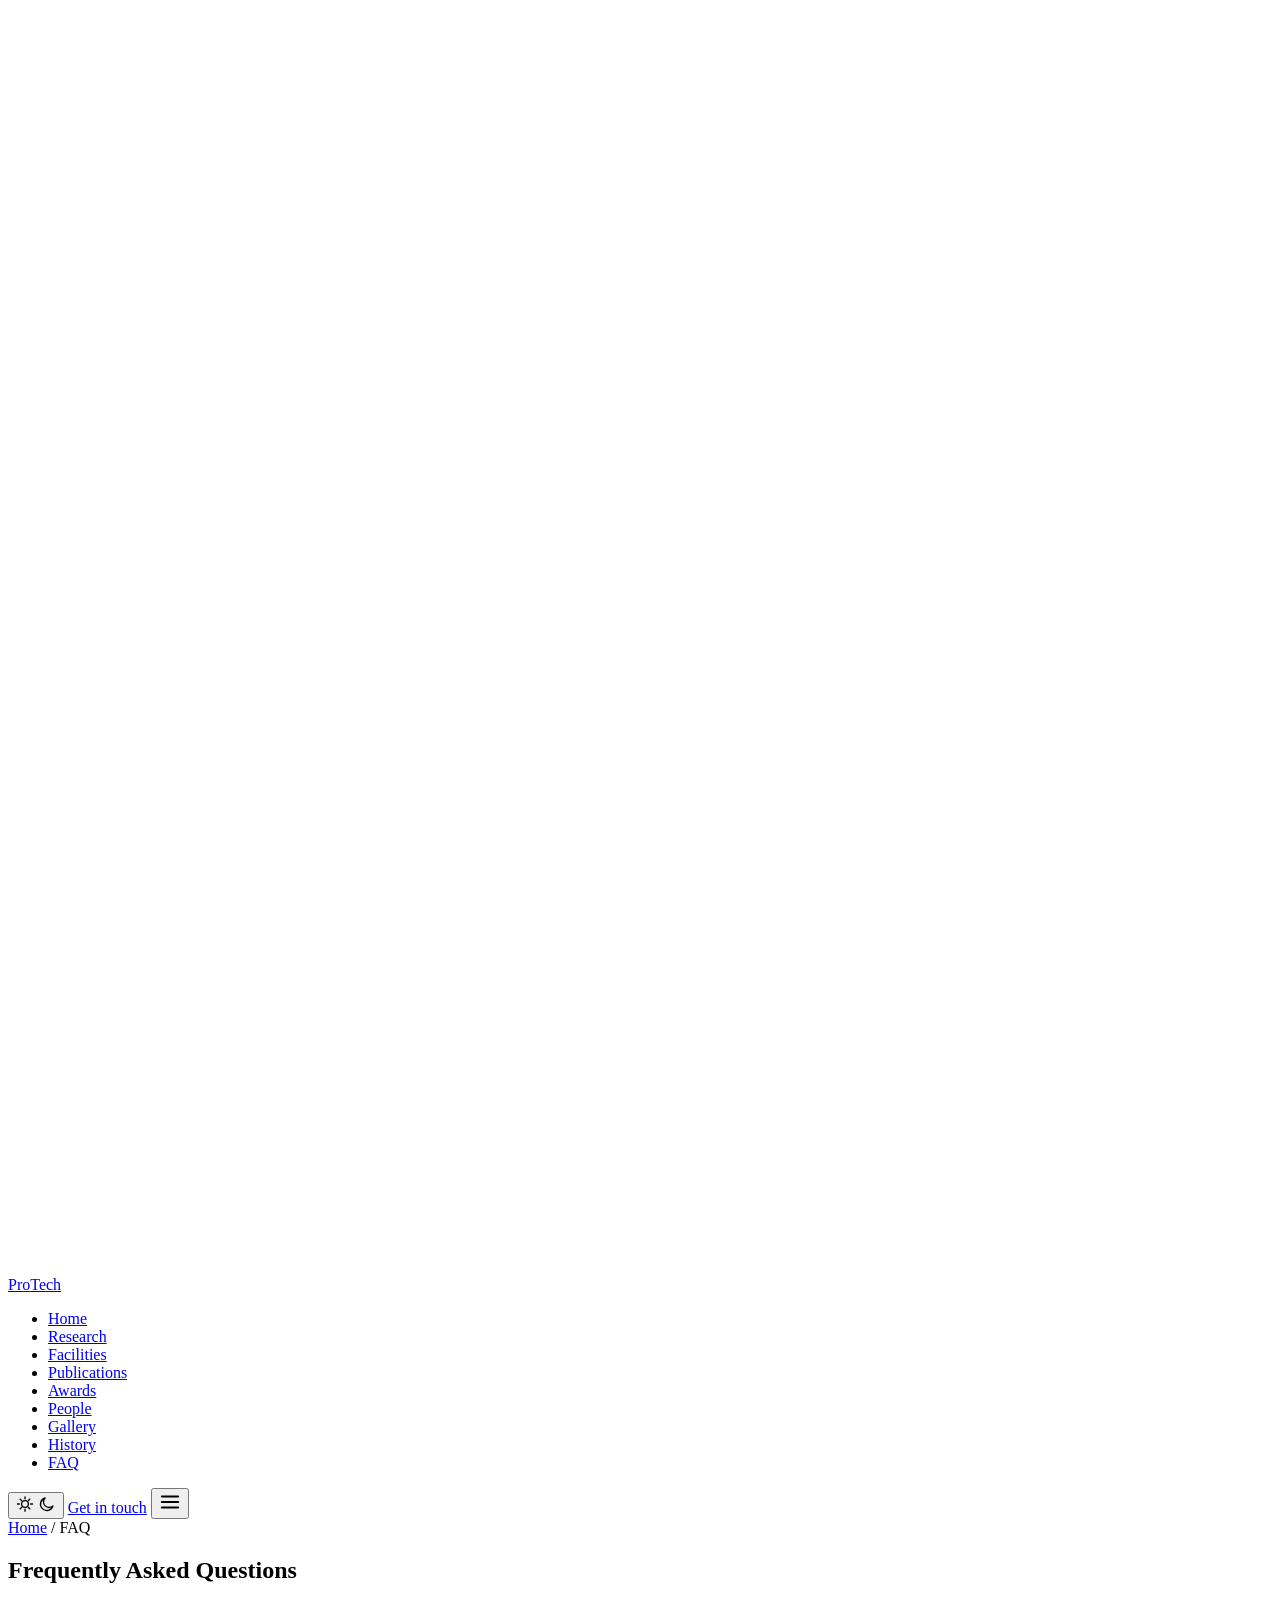
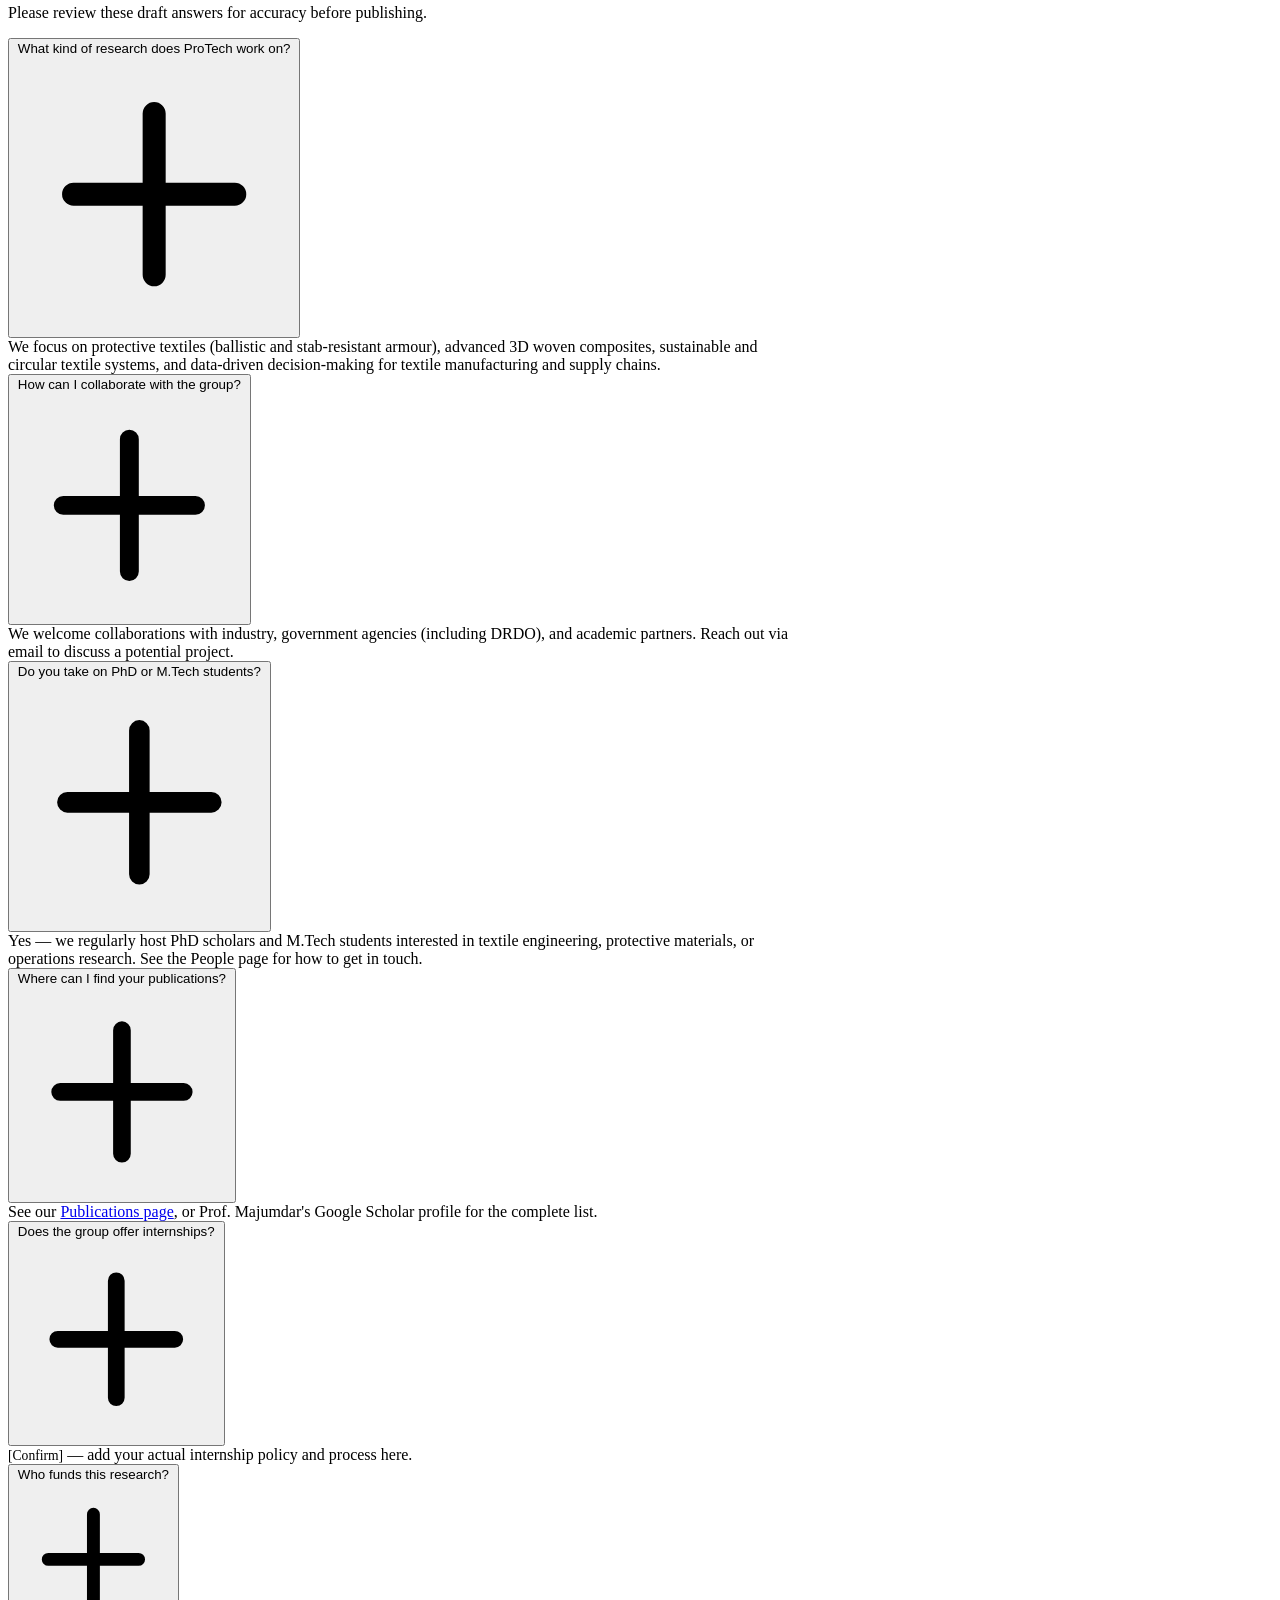
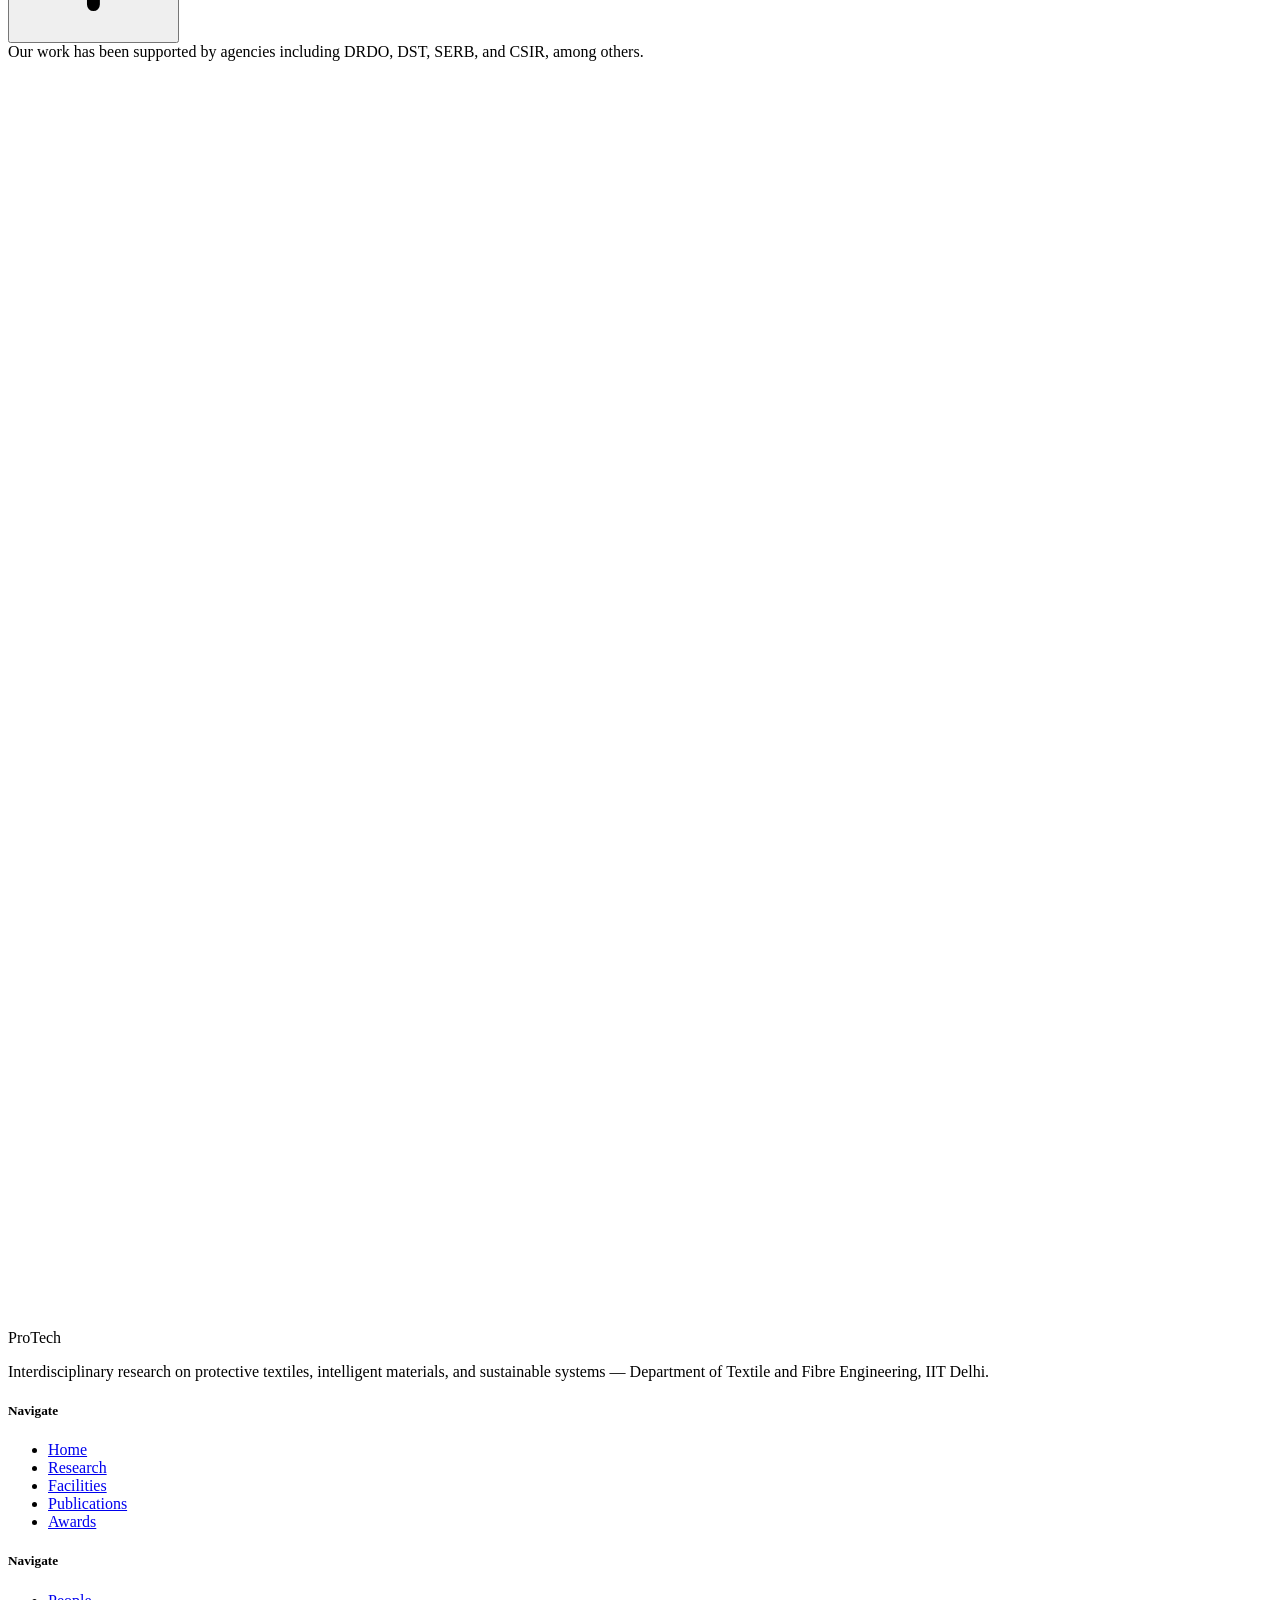
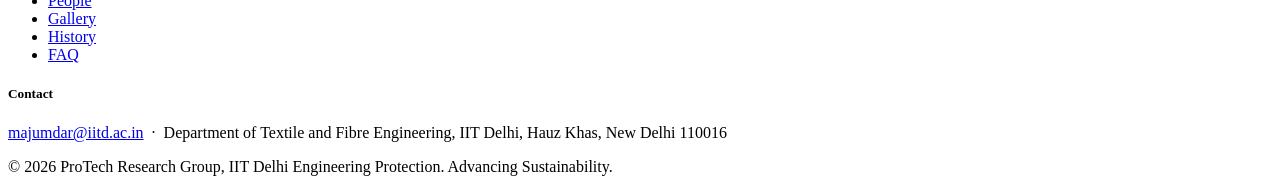
==== faq.html @ d9cdae27 "Add files via upload" ====
<!doctype html>
<html lang="en">
<head>
<meta charset="UTF-8">
<script>(function(){try{var t=localStorage.getItem("protech-theme")||"light";document.documentElement.setAttribute("data-theme",t);}catch(e){document.documentElement.setAttribute("data-theme","light");}})();</script>
<meta name="viewport" content="width=device-width, initial-scale=1.0">
<title>FAQ — ProTech | IIT Delhi</title>
<meta name="description" content="Frequently asked questions about the ProTech research group at IIT Delhi.">
<link rel="stylesheet" href="styles.css">
</head>
<body data-page="faq">

<header class="site" id="site-header"></header>

<section class="page-hero">
  <div class="container">
    <div class="crumb"><a href="index.html">Home</a> / FAQ</div>
    <h1>Frequently Asked Questions</h1>
    <p>Please review these draft answers for accuracy before publishing.</p>
  </div>
</section>

<section>
  <div class="container" style="max-width:800px;">
    <div class="accordion">

      <div class="accordion-item open">
        <button class="accordion-btn">What kind of research does ProTech work on?
          <svg class="accordion-icon" viewBox="0 0 24 24" fill="none"><path d="M12 5v14M5 12h14" stroke="currentColor" stroke-width="2" stroke-linecap="round"/></svg>
        </button>
        <div class="accordion-panel"><div>We focus on protective textiles (ballistic and stab-resistant armour), advanced 3D woven composites, sustainable and circular textile systems, and data-driven decision-making for textile manufacturing and supply chains.</div></div>
      </div>

      <div class="accordion-item">
        <button class="accordion-btn">How can I collaborate with the group?
          <svg class="accordion-icon" viewBox="0 0 24 24" fill="none"><path d="M12 5v14M5 12h14" stroke="currentColor" stroke-width="2" stroke-linecap="round"/></svg>
        </button>
        <div class="accordion-panel"><div>We welcome collaborations with industry, government agencies (including DRDO), and academic partners. Reach out via email to discuss a potential project.</div></div>
      </div>

      <div class="accordion-item">
        <button class="accordion-btn">Do you take on PhD or M.Tech students?
          <svg class="accordion-icon" viewBox="0 0 24 24" fill="none"><path d="M12 5v14M5 12h14" stroke="currentColor" stroke-width="2" stroke-linecap="round"/></svg>
        </button>
        <div class="accordion-panel"><div>Yes — we regularly host PhD scholars and M.Tech students interested in textile engineering, protective materials, or operations research. See the People page for how to get in touch.</div></div>
      </div>

      <div class="accordion-item">
        <button class="accordion-btn">Where can I find your publications?
          <svg class="accordion-icon" viewBox="0 0 24 24" fill="none"><path d="M12 5v14M5 12h14" stroke="currentColor" stroke-width="2" stroke-linecap="round"/></svg>
        </button>
        <div class="accordion-panel"><div>See our <a href="publications.html" style="text-decoration:underline;">Publications page</a>, or Prof. Majumdar's Google Scholar profile for the complete list.</div></div>
      </div>

      <div class="accordion-item">
        <button class="accordion-btn">Does the group offer internships?
          <svg class="accordion-icon" viewBox="0 0 24 24" fill="none"><path d="M12 5v14M5 12h14" stroke="currentColor" stroke-width="2" stroke-linecap="round"/></svg>
        </button>
        <div class="accordion-panel"><div><span style="font-family:var(--mono); font-size:.85rem; color:var(--kevlar-dim);">[Confirm]</span> — add your actual internship policy and process here.</div></div>
      </div>

      <div class="accordion-item">
        <button class="accordion-btn">Who funds this research?
          <svg class="accordion-icon" viewBox="0 0 24 24" fill="none"><path d="M12 5v14M5 12h14" stroke="currentColor" stroke-width="2" stroke-linecap="round"/></svg>
        </button>
        <div class="accordion-panel"><div>Our work has been supported by agencies including DRDO, DST, SERB, and CSIR, among others.</div></div>
      </div>

    </div>
  </div>
</section>

<footer class="site" id="site-footer"></footer>
<script src="script.js"></script>
</body>
</html>
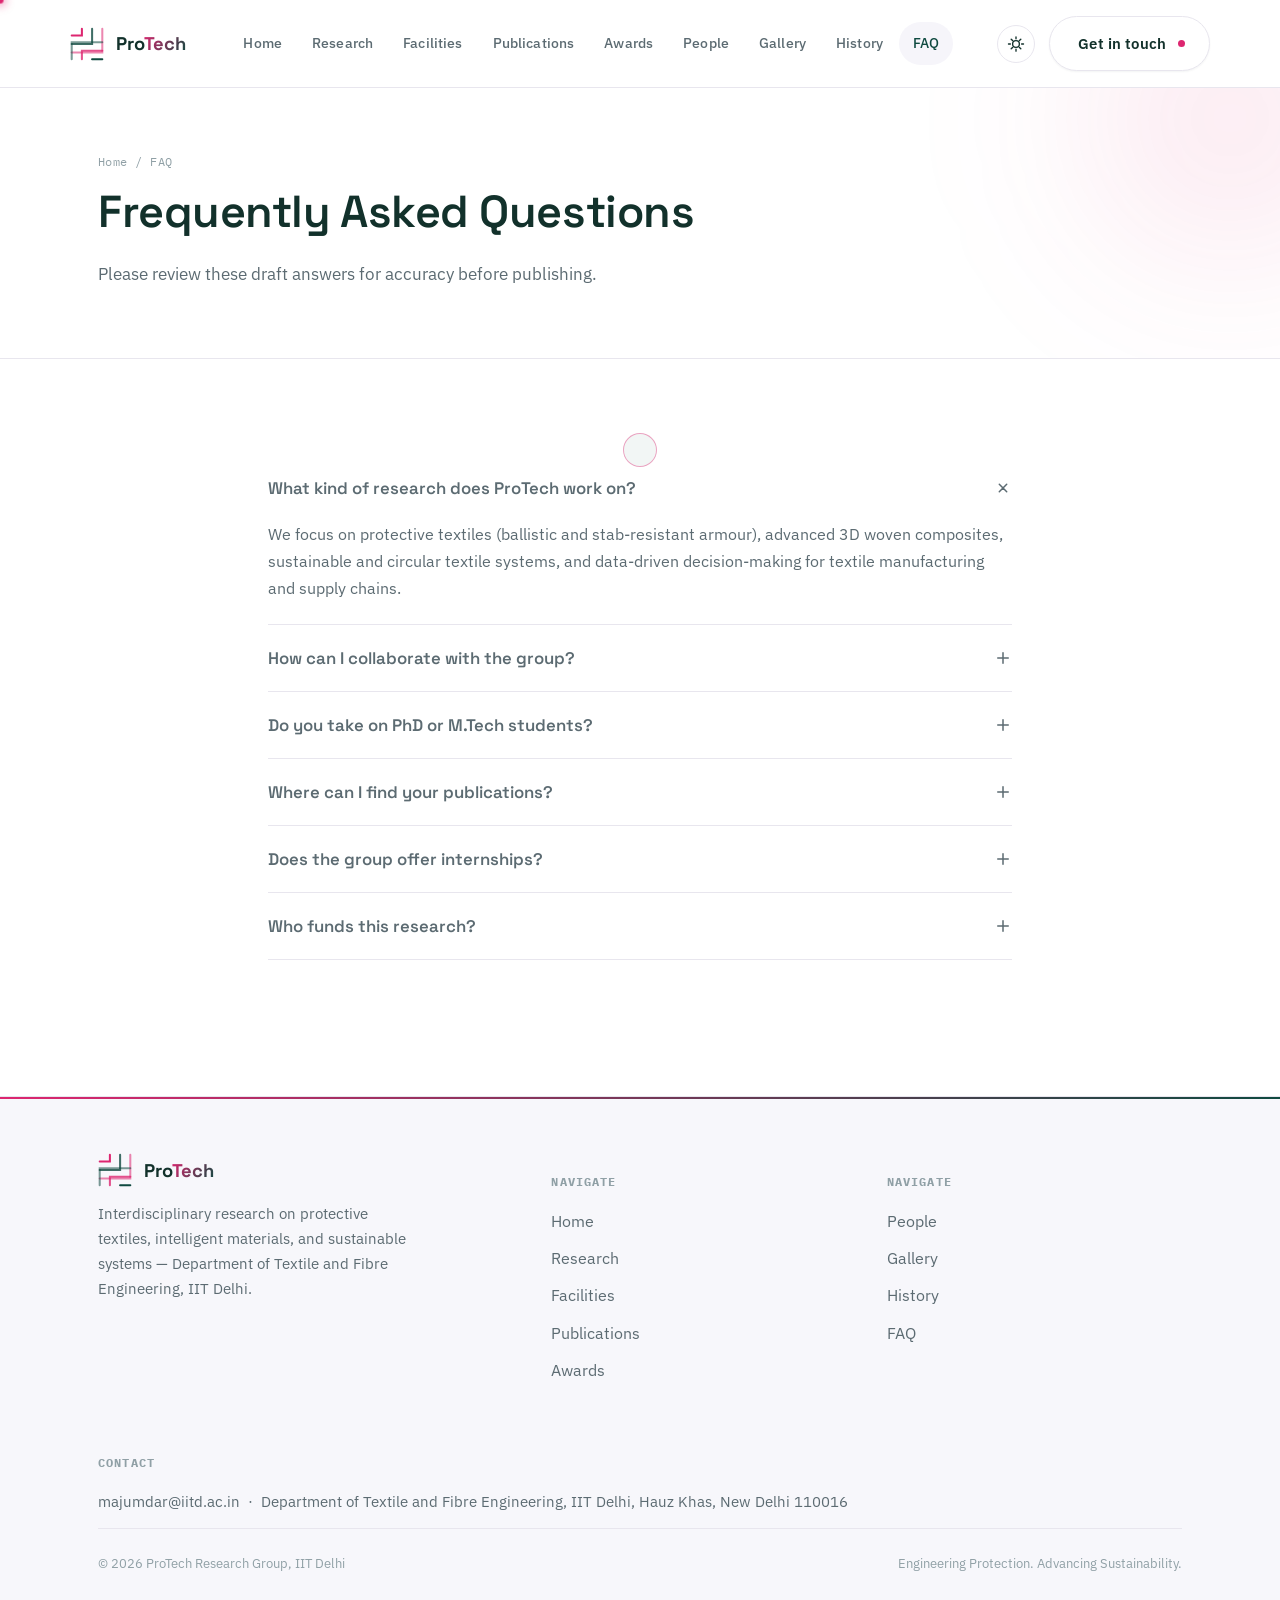
==== commit 5a71b9b0: "Add files via upload" ====
--- a/faq.html
+++ b/faq.html
@@ -56,7 +56,7 @@
         <button class="accordion-btn">Does the group offer internships?
           <svg class="accordion-icon" viewBox="0 0 24 24" fill="none"><path d="M12 5v14M5 12h14" stroke="currentColor" stroke-width="2" stroke-linecap="round"/></svg>
         </button>
-        <div class="accordion-panel"><div><span style="font-family:var(--mono); font-size:.85rem; color:var(--kevlar-dim);">[Confirm]</span> — add your actual internship policy and process here.</div></div>
+        <div class="accordion-panel"><div>We offer internships during the summer and winter breaks. Please feel free to send us your project details and CV.</div></div>
       </div>
 
       <div class="accordion-item">
--- a/styles.css
+++ b/styles.css
@@ -0,0 +1,883 @@
+/* ============================================================
+   ProTech — IIT Delhi Textile & Fibre Engineering
+   Design system v4: light "biofarma-style" theme (default) with
+   a toggleable dark "deep-tech" theme — same layout/markup,
+   switched entirely through CSS custom properties keyed off
+   [data-theme] on <html>. Class names/selectors are unchanged
+   so every existing page keeps working.
+   ============================================================ */
+
+@import url('https://fonts.googleapis.com/css2?family=Space+Grotesk:wght@500;600;700&family=IBM+Plex+Sans:wght@400;500;600&family=IBM+Plex+Mono:wght@400;500&display=swap');
+
+/* =========================================================
+   LIGHT THEME (default) — Biofarma-inspired: white canvas,
+   deep teal headings, magenta/pink accent, pastel tints
+   ========================================================= */
+:root, [data-theme="light"] {
+  /* ---- Core backgrounds ---- */
+  --void:        #ffffff;
+  --panel:       #ffffff;
+  --panel-2:     #f6f5fa;
+  --canvas:      #ffffff;
+  --canvas-2:    #f7f7fb;
+
+  /* ---- Typography ---- */
+  --canvas-ink:  #12312b;
+  --ink:         #12312b;
+  --ink-dim:     #5c6b72;
+  --ink-dim-2:   #90a0a6;
+
+  /* ---- Borders / dividers ---- */
+  --line:        #e8e6ee;
+  --line-canvas: #e8e6ee;
+
+  /* ---- Brand colors ---- */
+  --kevlar:      #dd2670;   /* signature magenta/pink */
+  --kevlar-dim:  #b81558;
+  --impact:      #0f4a40;   /* deep teal secondary */
+  --impact-dim:  #0b352e;
+
+  /* ---- Tertiary + pastel tints ---- */
+  --blue:          #3b62a8;
+  --blue-soft:     #e6eef8;
+  --pink-soft:     #fbe4ec;
+  --lavender-soft: #efe9f7;
+  --mint-soft:     #e3f3ee;
+
+  --success: #16a34a;
+  --warning: #f59e0b;
+  --danger:  #dc2626;
+
+  /* ---- Gradients ---- */
+  --grad: linear-gradient(120deg, #dd2670 0%, #0f4a40 100%);
+  --grad-soft: linear-gradient(120deg, rgba(221,38,112,.08), rgba(15,74,64,.08));
+
+  /* ---- Shadows ---- */
+  --shadow-sm: 0 1px 2px rgba(18, 49, 43, 0.05);
+  --shadow-md: 0 8px 24px rgba(18, 49, 43, 0.08);
+  --shadow-lg: 0 20px 50px rgba(18, 49, 43, 0.10);
+  --shadow-brand: 0 12px 30px rgba(221, 38, 112, 0.18);
+
+  /* ---- Header ---- */
+  --header-bg: rgba(255,255,255,.82);
+  --header-bg-scrolled: rgba(255,255,255,.97);
+  --header-shadow-scrolled: var(--shadow-md);
+
+  /* ---- Ambient hero blobs ---- */
+  --blob-1: rgba(221,38,112,.14);
+  --blob-2: rgba(59,98,168,.12);
+  --blob-opacity: 1;
+
+  /* ---- Pointer follower ---- */
+  --cursor-glow: rgba(221,38,112,.55);
+  --cursor-ring-border: rgba(221,38,112,.4);
+  --cursor-ring-bg: rgba(15,74,64,.05);
+  --cursor-ring-hover-bg: rgba(221,38,112,.08);
+
+  /* ---- Buttons ---- */
+  --btn-bg: #ffffff;
+  --btn-dot-display: block;
+  --btn-primary-bg: #ffffff;
+  --btn-primary-color: var(--ink);
+  --btn-primary-shadow: var(--shadow-sm);
+  --btn-primary-hover-shadow: var(--shadow-brand);
+  --btn-ghost-bg: #ffffff;
+  --btn-ghost-hover-bg: var(--pink-soft);
+
+  /* ---- Stat strip ---- */
+  --stat-strip-bg: var(--canvas-2);
+  --stat-strip-gap: 18px;
+
+  /* ---- Video / photo scrims (kept legible in both themes) ---- */
+  --scrim: rgba(18,49,43,.28);
+  --scrim-hover: rgba(18,49,43,.42);
+  --scrim-strong: rgba(10,20,18,.9);
+  --scrim-counter: rgba(18,49,43,.72);
+
+  /* ---- Type ---- */
+  --display: 'Space Grotesk', sans-serif;
+  --body: 'IBM Plex Sans', sans-serif;
+  --mono: 'IBM Plex Mono', monospace;
+
+  --container: 1140px;
+}
+
+/* =========================================================
+   DARK THEME — deep-tech: navy canvas, cyan → blue gradient
+   ========================================================= */
+[data-theme="dark"] {
+  --void:        #060b17;
+  --panel:       #0e1626;
+  --panel-2:     #16213a;
+  --canvas:      #0e1626;
+  --canvas-2:    #16213a;
+
+  --canvas-ink:  #eef3fb;
+  --ink:         #eef3fb;
+  --ink-dim:     #9fb0cf;
+  --ink-dim-2:   #6d7d9c;
+
+  --line:        #1c2740;
+  --line-canvas: #1c2740;
+
+  --kevlar:      #22d3ee;
+  --kevlar-dim:  #0ea5b8;
+  --impact:      #5b8cff;
+  --impact-dim:  #3563e0;
+
+  --blue:          #5b8cff;
+  --blue-soft:     #16213a;
+  --pink-soft:     #16213a;
+  --lavender-soft: #16213a;
+  --mint-soft:     #16213a;
+
+  --grad: linear-gradient(120deg, #22d3ee 0%, #5b8cff 100%);
+  --grad-soft: linear-gradient(120deg, rgba(34,211,238,.16), rgba(91,140,255,.16));
+
+  --shadow-sm: 0 1px 2px rgba(0,0,0,.35);
+  --shadow-md: 0 8px 24px -4px rgba(0,0,0,.5);
+  --shadow-lg: 0 20px 40px -16px rgba(0,0,0,.6);
+  --shadow-brand: 0 12px 30px -6px rgba(91,140,255,.5);
+
+  --header-bg: rgba(6,11,23,.72);
+  --header-bg-scrolled: rgba(6,11,23,.92);
+  --header-shadow-scrolled: 0 8px 30px -12px rgba(0,0,0,.5);
+
+  --blob-1: rgba(34,211,238,.55);
+  --blob-2: rgba(91,140,255,.45);
+  --blob-opacity: .55;
+
+  --cursor-glow: rgba(34,211,238,.7);
+  --cursor-ring-border: rgba(34,211,238,.55);
+  --cursor-ring-bg: rgba(91,140,255,.06);
+  --cursor-ring-hover-bg: rgba(34,211,238,.12);
+
+  --btn-bg: rgba(255,255,255,.02);
+  --btn-dot-display: none;
+  --btn-primary-bg: var(--grad);
+  --btn-primary-color: #04121a;
+  --btn-primary-shadow: 0 8px 24px -8px rgba(34,211,238,.55);
+  --btn-primary-hover-shadow: 0 12px 30px -6px rgba(91,140,255,.65);
+  --btn-ghost-bg: rgba(255,255,255,.02);
+  --btn-ghost-hover-bg: rgba(34,211,238,.06);
+
+  --stat-strip-bg: linear-gradient(90deg, var(--void), var(--panel), var(--void));
+  --stat-strip-gap: 56px;
+
+  --scrim: rgba(6,11,23,.32);
+  --scrim-hover: rgba(6,11,23,.48);
+  --scrim-strong: rgba(3,6,14,.9);
+  --scrim-counter: rgba(6,11,23,.72);
+}
+
+*,*::before,*::after{ box-sizing: border-box; }
+html{ scroll-behavior: smooth; overflow-x: hidden; }
+body{
+  margin:0;
+  background: var(--void);
+  color: var(--ink-dim);
+  font-family: var(--body);
+  font-size: 16px;
+  line-height: 1.7;
+  -webkit-font-smoothing: antialiased;
+  transition: background .3s ease, color .3s ease;
+  overflow-x: hidden;
+  width: 100%;
+}
+body.has-cursor, body.has-cursor a, body.has-cursor button, body.has-cursor .accordion-btn, body.has-cursor .research-card-head{ cursor:none; }
+img{ max-width:100%; display:block; }
+a{ color: inherit; text-decoration: none; }
+ul{ margin:0; padding:0; list-style:none; }
+h1,h2,h3,h4{
+  font-family: var(--display);
+  font-weight: 600;
+  line-height: 1.15;
+  margin: 0 0 .5em;
+  letter-spacing: -0.01em;
+  color: var(--ink);
+}
+p{ margin: 0 0 1em; }
+.container{
+  max-width: var(--container);
+  margin: 0 auto;
+  padding: 0 28px;
+  position: relative;
+}
+:focus-visible{
+  outline: 2px solid var(--kevlar);
+  outline-offset: 3px;
+}
+@media (prefers-reduced-motion: reduce){
+  *{ animation-duration: .001ms !important; animation-iteration-count: 1 !important; transition-duration: .001ms !important; scroll-behavior:auto !important; }
+}
+
+/* ============================================================
+   Theme toggle button
+   ============================================================ */
+.theme-toggle{
+  width:38px; height:38px; border-radius:50%;
+  border:1px solid var(--line); background: var(--btn-bg); color: var(--ink);
+  display:flex; align-items:center; justify-content:center; cursor:pointer; flex-shrink:0;
+  transition: border-color .2s ease, background .2s ease, transform .2s ease;
+}
+.theme-toggle:hover{ border-color: var(--kevlar-dim); transform: translateY(-2px); }
+.theme-toggle .icon-moon{ display:none; }
+.theme-toggle .icon-sun{ display:block; }
+[data-theme="dark"] .theme-toggle .icon-sun{ display:none; }
+[data-theme="dark"] .theme-toggle .icon-moon{ display:block; color: var(--kevlar); }
+
+/* ============================================================
+   Ambient background blobs — soft blurred color spots, scattered
+   low-opacity behind content (used as a generic helper class)
+   ============================================================ */
+.bg-blobs{ position:absolute; inset:0; overflow:hidden; z-index:-1; pointer-events:none; }
+.bg-blobs::before, .bg-blobs::after{
+  content:""; position:absolute; border-radius:50%; filter: blur(70px);
+}
+.bg-blobs::before{
+  width:420px; height:420px; bottom:-160px; right:-120px;
+  background: radial-gradient(circle, var(--blob-1), transparent 70%);
+}
+.bg-blobs::after{
+  width:380px; height:380px; bottom:-120px; right:220px;
+  background: radial-gradient(circle, var(--blob-2), transparent 70%);
+}
+
+/* ============================================================
+   Pointer follower (desktop only — added via JS body.has-cursor)
+   ============================================================ */
+.cursor-dot, .cursor-ring{
+  position: fixed; top:0; left:0; z-index: 9999;
+  pointer-events:none;
+  border-radius:50%;
+  transform: translate(-50%,-50%);
+  will-change: transform;
+}
+.cursor-dot{
+  width:7px; height:7px;
+  background: var(--kevlar);
+  box-shadow: 0 0 10px 2px var(--cursor-glow);
+  transition: opacity .2s ease, background .2s ease;
+}
+.cursor-ring{
+  width:34px; height:34px;
+  border: 1.5px solid var(--cursor-ring-border);
+  background: var(--cursor-ring-bg);
+  transition: width .22s ease, height .22s ease, border-color .22s ease, background .22s ease, opacity .2s ease;
+}
+.cursor-ring.hovering{
+  width:56px; height:56px;
+  border-color: var(--impact);
+  background: var(--cursor-ring-hover-bg);
+}
+.cursor-dot.hidden, .cursor-ring.hidden{ opacity:0; }
+
+/* ============================================================
+   Scroll reveal (elements get .reveal via JS, .in-view on
+   intersect)
+   ============================================================ */
+.reveal{
+  opacity:0;
+  transform: translateY(22px);
+  transition: opacity .7s cubic-bezier(.2,.7,.2,1), transform .7s cubic-bezier(.2,.7,.2,1);
+}
+.reveal.in-view{ opacity:1; transform: translateY(0); }
+.reveal:nth-child(2){ transition-delay: .06s; }
+.reveal:nth-child(3){ transition-delay: .12s; }
+.reveal:nth-child(4){ transition-delay: .18s; }
+.reveal:nth-child(5){ transition-delay: .24s; }
+.reveal:nth-child(6){ transition-delay: .3s; }
+
+/* ---- eyebrow / mono labels + gradient accent text ---- */
+.eyebrow{
+  font-family: var(--mono);
+  font-size: .72rem;
+  letter-spacing: .14em;
+  text-transform: uppercase;
+  background: var(--grad);
+  -webkit-background-clip: text;
+  background-clip: text;
+  color: transparent;
+  display:flex;
+  align-items:center;
+  gap:10px;
+  margin-bottom: 14px;
+}
+.eyebrow::before{
+  content:"";
+  width: 18px; height: 1px;
+  background: var(--grad);
+  display:inline-block;
+}
+.eyebrow.on-canvas{ background: var(--grad); -webkit-background-clip:text; background-clip:text; color:transparent; }
+
+section{ padding: 96px 0; position:relative; }
+@media (max-width: 720px){ section{ padding: 64px 0; } }
+
+.section-head{ max-width: 640px; margin-bottom: 48px; }
+.section-head h2{ font-size: clamp(1.7rem, 3.2vw, 2.5rem); }
+.section-head p{ color: var(--ink-dim); font-size: 1.05rem; }
+.on-canvas .section-head p{ color: var(--ink-dim); }
+
+/* ---- Buttons ---- */
+.btn{
+  font-family: var(--body);
+  font-weight: 600;
+  font-size: .92rem;
+  letter-spacing: .01em;
+  padding: 14px 24px 14px 28px;
+  border-radius: 999px;
+  display:inline-flex;
+  align-items:center;
+  gap:12px;
+  border: 1px solid var(--line);
+  cursor:pointer;
+  background: var(--btn-bg);
+  color: var(--ink);
+  box-shadow: var(--shadow-sm);
+  transition: transform .2s ease, box-shadow .2s ease, background .2s ease, border-color .2s ease;
+}
+.btn::after{
+  content:"";
+  width:7px; height:7px; border-radius:50%;
+  background: var(--kevlar);
+  flex-shrink:0;
+  display: var(--btn-dot-display);
+}
+.btn:hover{ transform: translateY(-2px); box-shadow: var(--shadow-md); border-color: var(--kevlar-dim); }
+.btn-primary{ background: var(--btn-primary-bg); color: var(--btn-primary-color); box-shadow: var(--btn-primary-shadow); }
+.btn-primary:hover{ box-shadow: var(--btn-primary-hover-shadow); }
+.btn-ghost{ border-color: var(--line); color: var(--ink); background: var(--btn-ghost-bg); }
+.btn-ghost:hover{ border-color: var(--kevlar); background: var(--btn-ghost-hover-bg); }
+.btn-ghost::after{ background: var(--impact); }
+.on-canvas .btn-ghost{ border-color: var(--line-canvas); color: var(--canvas-ink); background: var(--panel); }
+
+/* ============================================================
+   Woven interlace motif (signature element)
+   ============================================================ */
+.weave-divider{
+  width:100%; height: 22px;
+  overflow:hidden;
+}
+.weave-divider svg{ width:100%; height:100%; display:block; }
+
+.weave-mark{ width: 34px; height: 34px; flex-shrink:0; }
+
+@keyframes weave-in{
+  from{ stroke-dashoffset: 60; opacity:0; }
+  to{ stroke-dashoffset: 0; opacity:1; }
+}
+.hero-weave path{
+  stroke-dasharray: 60;
+  animation: weave-in 1.4s ease forwards;
+}
+.hero-weave path:nth-child(odd){ animation-delay: .05s; }
+.hero-weave path:nth-child(3n){ animation-delay: .25s; }
+.hero-weave path:nth-child(4n){ animation-delay: .4s; }
+
+/* ============================================================
+   Header / Nav
+   ============================================================ */
+header.site{
+  position: sticky; top:0; z-index: 100;
+  background: var(--header-bg);
+  backdrop-filter: blur(14px);
+  border-bottom: 1px solid var(--line);
+  transition: background .25s ease, box-shadow .25s ease;
+}
+header.site.scrolled{ background: var(--header-bg-scrolled); box-shadow: var(--header-shadow-scrolled); }
+.nav-row{
+  display:flex; align-items:center; justify-content:space-between;
+  padding: 16px 0;
+  gap: 16px;
+}
+.brand{ display:flex; align-items:center; gap:12px; }
+.brand-word{ font-family: var(--display); font-weight:700; font-size:1.15rem; letter-spacing:-0.01em; color: var(--ink); }
+.brand-word span{ background: var(--grad); -webkit-background-clip:text; background-clip:text; color:transparent; }
+
+nav.primary{ display:flex; align-items:center; gap: 4px; }
+nav.primary > ul{ display:flex; align-items:center; gap: 2px; }
+nav.primary a.top-link{
+  font-family: var(--body);
+  font-weight: 500;
+  font-size: .88rem;
+  letter-spacing:.01em;
+  padding: 10px 14px;
+  color: var(--ink-dim);
+  border-radius: 999px;
+  transition: color .15s ease, background .15s ease;
+  display:block;
+}
+nav.primary a.top-link:hover, nav.primary li.active > a.top-link{ color: var(--impact); background: var(--panel-2); }
+
+li.has-drop{ position:relative; }
+.drop{
+  position:absolute; top: calc(100% + 8px); left:0;
+  min-width: 220px;
+  background: var(--panel);
+  border: 1px solid var(--line);
+  border-radius: 14px;
+  padding: 8px;
+  opacity:0; visibility:hidden; transform: translateY(6px);
+  transition: all .18s ease;
+  box-shadow: var(--shadow-lg);
+}
+li.has-drop:hover .drop, li.has-drop:focus-within .drop{ opacity:1; visibility:visible; transform:translateY(0); }
+.drop a{ display:block; padding: 10px 12px; border-radius:8px; font-size:.88rem; color: var(--ink-dim); }
+.drop a:hover{ background: var(--panel-2); color: var(--impact); }
+
+.nav-cta{ display:flex; align-items:center; gap:14px; }
+.menu-toggle{ display:none; background:none; border:none; color:var(--ink); cursor:pointer; padding:8px; }
+
+@media (max-width: 900px){
+  nav.primary{ position: fixed; top: 64px; left:0; right:0; height: calc(100vh - 64px); height: calc(100dvh - 64px); background: var(--void); flex-direction:column; align-items:stretch; padding: 20px; transform: translateX(100%); transition: transform .25s ease; overflow-y:auto; z-index: 90; }
+  nav.primary.open{ transform: translateX(0); }
+  nav.primary > ul{ flex-direction:column; align-items:stretch; gap:0; }
+  nav.primary a.top-link{ padding: 16px 6px; font-size: 1rem; border-bottom: 1px solid var(--line); border-radius:0; }
+  .drop{ position:static; opacity:1; visibility:visible; transform:none; display:none; border:none; background:none; padding: 0 0 0 16px; box-shadow:none; }
+  li.has-drop.open .drop{ display:block; }
+  .menu-toggle{ display:block; }
+  .nav-cta .btn-ghost{ display:none; }
+}
+
+/* ============================================================
+   Hero
+   ============================================================ */
+.hero{
+  position:relative;
+  padding: 100px 0 110px;
+  border-bottom: 1px solid var(--line);
+  overflow:hidden;
+  isolation: isolate;
+}
+.hero::before, .hero::after{
+  content:"";
+  position:absolute;
+  border-radius:50%;
+  filter: blur(90px);
+  z-index:-1;
+  opacity: var(--blob-opacity);
+}
+.hero::before{
+  width:520px; height:520px; top:-220px; right:-120px;
+  background: radial-gradient(circle, var(--blob-1), transparent 70%);
+}
+.hero::after{
+  width:460px; height:460px; bottom:-260px; left:-140px;
+  background: radial-gradient(circle, var(--blob-2), transparent 70%);
+}
+.hero-bg{
+  position:absolute; inset:0;
+  opacity:.18;
+  pointer-events:none;
+}
+.hero-inner{ position:relative; max-width: 760px; }
+.hero h1{ font-size: clamp(2.3rem, 5.4vw, 3.8rem); margin-bottom:.4em; color: var(--ink); }
+.hero h1 em{
+  font-style:normal;
+  background: var(--grad);
+  -webkit-background-clip:text; background-clip:text; color:transparent;
+}
+.hero p.lede{ font-size: 1.2rem; color: var(--ink-dim); max-width: 560px; }
+.hero-cta{ display:flex; gap:14px; margin-top: 32px; flex-wrap:wrap; }
+
+.page-hero{ padding: 64px 0 52px; border-bottom:1px solid var(--line); position:relative; overflow:hidden; isolation:isolate; }
+.page-hero::before{
+  content:""; position:absolute; top:-180px; right:-160px; width:420px; height:420px; border-radius:50%;
+  background: radial-gradient(circle, var(--blob-1), transparent 70%); filter: blur(80px); z-index:-1; opacity: var(--blob-opacity);
+}
+.page-hero h1{ font-size: clamp(1.9rem, 4vw, 2.8rem); }
+.page-hero p{ color:var(--ink-dim); max-width:640px; font-size:1.05rem; }
+.crumb{ font-family:var(--mono); font-size:.75rem; color:var(--ink-dim-2); letter-spacing:.04em; margin-bottom:14px; }
+.crumb a:hover{ color: var(--kevlar); }
+
+/* ============================================================
+   Cards / grids
+   ============================================================ */
+.grid{ display:grid; gap: 22px; }
+.grid.cols-2{ grid-template-columns: repeat(2,1fr); }
+.grid.cols-3{ grid-template-columns: repeat(3,1fr); }
+.grid.cols-4{ grid-template-columns: repeat(4,1fr); }
+@media (max-width: 900px){ .grid.cols-3, .grid.cols-4{ grid-template-columns: repeat(2,1fr); } }
+@media (max-width: 620px){ .grid.cols-2, .grid.cols-3, .grid.cols-4{ grid-template-columns: 1fr; } }
+
+.card{
+  background: var(--panel);
+  border: 1px solid var(--line);
+  border-radius: 18px;
+  padding: 28px;
+  box-shadow: var(--shadow-sm);
+  transition: border-color .25s ease, transform .25s ease, box-shadow .25s ease, background .3s ease;
+}
+.card:hover{ border-color: var(--kevlar-dim); transform: translateY(-4px); box-shadow: var(--shadow-lg); }
+.card h3{ font-size:1.15rem; margin-bottom:10px; }
+.card p{ color: var(--ink-dim); font-size: .95rem; margin-bottom:0; }
+.card .tag{ font-family:var(--mono); font-size:.68rem; letter-spacing:.08em; color:var(--impact); text-transform:uppercase; margin-bottom:10px; display:block; }
+
+/* soft pastel tint variety across repeating card grids (light theme only) */
+[data-theme="light"] .grid .card:nth-child(3n+1), [data-theme="light"] .research-grid .research-card:nth-child(3n+1){ background: var(--pink-soft); border-color: transparent; }
+[data-theme="light"] .grid .card:nth-child(3n+2), [data-theme="light"] .research-grid .research-card:nth-child(3n+2){ background: var(--blue-soft); border-color: transparent; }
+[data-theme="light"] .grid .card:nth-child(3n+3), [data-theme="light"] .research-grid .research-card:nth-child(3n+3){ background: var(--lavender-soft); border-color: transparent; }
+[data-theme="dark"] .grid .card, [data-theme="dark"] .research-grid .research-card{ background: linear-gradient(180deg, var(--panel), var(--panel-2)); }
+
+/* research domain card link */
+a.card{ display:block; }
+
+.facility-card{ text-align:center; padding: 18px; }
+.facility-card h3{ font-size:.95rem; margin:0; }
+.facility-photo{
+  aspect-ratio: 4/3; border-radius:14px; overflow:hidden; margin-bottom:14px;
+  background:#fff; display:flex; align-items:center; justify-content:center;
+}
+.facility-photo img{ width:100%; height:100%; object-fit:contain; }
+
+/* ---- media placeholder (for photos/schematics to be added) ---- */
+.media{
+  border-radius: 18px;
+  overflow:hidden;
+  border: 1px solid var(--line);
+  background: var(--panel);
+}
+.media img{ width:100%; height:100%; object-fit:cover; }
+
+/* ---- constrained diagrams/schematics ---- */
+.media-diagram{
+  border-radius: 18px;
+  border: 1px solid var(--line);
+  background: var(--panel);
+  overflow:hidden;
+  display:flex;
+  align-items:center;
+  justify-content:center;
+  padding: 18px;
+  max-height: 460px;
+}
+.on-canvas .media-diagram{ background: var(--panel); border-color: var(--line-canvas); }
+.media-diagram img{ width:auto; height:auto; max-width:100%; max-height:420px; object-fit:contain; display:block; }
+@media (max-width:720px){
+  .media-diagram{ max-height: 320px; }
+  .media-diagram img{ max-height: 280px; }
+}
+.media-placeholder{
+  aspect-ratio: 4/3;
+  display:flex; flex-direction:column; align-items:center; justify-content:center;
+  gap:10px;
+  border: 1.5px dashed var(--line);
+  border-radius:18px;
+  background: repeating-linear-gradient(135deg, var(--panel), var(--panel) 10px, var(--panel-2) 10px, var(--panel-2) 11px);
+  color: var(--ink-dim-2);
+  font-family: var(--mono);
+  font-size: .74rem;
+  text-align:center;
+  padding: 20px;
+  letter-spacing:.02em;
+}
+.media-placeholder svg{ width:28px; height:28px; opacity:.6; }
+.on-canvas .media-placeholder{ border-color: var(--line-canvas); background: repeating-linear-gradient(135deg, var(--canvas-2), var(--canvas-2) 10px, var(--canvas) 10px, var(--canvas) 11px); color:var(--ink-dim-2); }
+
+/* ============================================================
+   Spec sheet blocks
+   ============================================================ */
+.spec-grid{ display:grid; grid-template-columns: 1.1fr .9fr; gap: 48px; align-items:start; }
+@media (max-width: 900px){ .spec-grid{ grid-template-columns:1fr; } }
+.spec-block{ margin-bottom: 26px; }
+.spec-block h4{
+  font-family:var(--mono); font-size:.75rem; letter-spacing:.1em; text-transform:uppercase;
+  color: var(--impact); margin-bottom:12px;
+}
+.spec-block ul li{
+  position:relative; padding-left:18px; margin-bottom:8px; color:var(--ink-dim); font-size:.95rem;
+}
+.spec-block ul li::before{
+  content:""; position:absolute; left:0; top:.65em; width:6px; height:6px; background:var(--kevlar); border-radius:50%;
+}
+
+.stat-row{ display:grid; grid-template-columns: repeat(3,1fr); gap:18px; margin: 28px 0; }
+@media (max-width:620px){ .stat-row{ grid-template-columns: 1fr 1fr; } }
+.stat{ border-left: 2px solid var(--kevlar); padding-left:14px; }
+.stat .num{ font-family:var(--mono); font-size:1.5rem; color:var(--ink); display:block; }
+.stat .lbl{ font-size:.78rem; color:var(--ink-dim-2); }
+.on-canvas .stat .num{ color: var(--canvas-ink); }
+.on-canvas .stat .lbl{ color:var(--ink-dim); }
+
+/* ============================================================
+   Tables (publications / specs on canvas pages)
+   ============================================================ */
+.on-canvas{ background: var(--canvas); color: var(--canvas-ink); }
+.on-canvas .ink-dim, .on-canvas p{ color: var(--ink-dim); }
+.on-canvas .card{ background: var(--panel); border-color: var(--line-canvas); }
+.on-canvas .card:hover{ border-color: var(--kevlar-dim); box-shadow: var(--shadow-lg); }
+.on-canvas .card p{ color: var(--ink-dim); }
+
+.pub-group{ margin-bottom: 42px; }
+.pub-group h3{ font-size:1.2rem; display:flex; align-items:baseline; gap:10px; }
+.pub-group h3 .count{ font-family:var(--mono); font-size:.75rem; color: var(--kevlar-dim); font-weight:400; }
+.pub-list li{
+  padding: 14px 0; border-bottom:1px solid var(--line-canvas); font-size:.94rem; line-height:1.55;
+}
+.pub-list li .authors{ font-weight:500; }
+.pub-list li .venue{ font-family:var(--mono); font-size:.82rem; color: var(--ink-dim-2); }
+
+/* accordion (FAQ / publication groups on mobile) */
+.accordion-item{ border-bottom:1px solid var(--line); }
+.accordion-btn{
+  width:100%; text-align:left; background:none; border:none; color:inherit; cursor:pointer;
+  padding: 22px 0; display:flex; justify-content:space-between; align-items:center; gap:20px;
+  font-family:var(--display); font-size:1.05rem; font-weight:600;
+}
+.on-canvas .accordion-item{ border-color: var(--line-canvas); }
+.accordion-icon{ width:18px; height:18px; flex-shrink:0; transition: transform .2s ease; }
+.accordion-item.open .accordion-icon{ transform: rotate(45deg); }
+.accordion-panel{ max-height:0; overflow:hidden; transition: max-height .25s ease; }
+.accordion-panel > div{ padding-bottom:22px; color:var(--ink-dim); }
+.on-canvas .accordion-panel > div{ color: var(--ink-dim); }
+
+/* ============================================================
+   People
+   ============================================================ */
+.person{ display:flex; gap:18px; align-items:flex-start; }
+.person .avatar{ width:64px; height:64px; border-radius:50%; flex-shrink:0; object-fit:cover; }
+
+.person-card{
+  background: var(--panel); border:1px solid var(--line); border-radius:18px;
+  padding: 24px 20px; text-align:center; box-shadow: var(--shadow-sm);
+  transition:border-color .25s ease, transform .25s ease, box-shadow .25s ease, background .3s ease;
+}
+[data-theme="dark"] .person-card{ background: linear-gradient(180deg, var(--panel), var(--panel-2)); }
+.person-card:hover{ border-color:var(--kevlar-dim); transform:translateY(-4px); box-shadow: var(--shadow-lg); }
+.person-card .avatar-lg{
+  width:78px; height:78px; border-radius:50%; object-fit:cover; margin:0 auto 14px; display:block;
+  border: 2px solid var(--line);
+}
+.person-card h3{ font-size:1rem; margin-bottom:4px; }
+.person-card p{ color:var(--ink-dim); font-size:.88rem; margin-bottom:0; }
+.on-canvas .person-card{ background: var(--panel); border-color: var(--line-canvas); }
+.on-canvas .person-card .avatar-lg{ border-color: var(--line-canvas); }
+.on-canvas .person-card p{ color:var(--ink-dim); }
+.person h4{ font-size:1rem; margin-bottom:2px; }
+.person .role{ font-size:.85rem; color: var(--impact); margin-bottom:6px; }
+.person .meta{ font-size:.85rem; color: var(--ink-dim); }
+
+.people-row{ display:flex; flex-wrap:wrap; gap: 10px 22px; }
+.people-row .chip{
+  display:flex; align-items:center; gap:10px;
+  background:var(--panel); border:1px solid var(--line); border-radius:24px; padding:8px 16px 8px 8px;
+  font-size:.88rem;
+}
+.people-row .chip .dot{ width:30px;height:30px;border-radius:50%; background: var(--kevlar); display:flex; align-items:center; justify-content:center; font-family:var(--mono); font-size:.7rem; color:#fff; font-weight:600; }
+
+/* ============================================================
+   Gallery
+   ============================================================ */
+.gallery-grid{ display:grid; grid-template-columns: repeat(3,1fr); gap:14px; }
+@media (max-width:800px){ .gallery-grid{ grid-template-columns: repeat(2,1fr);} }
+@media (max-width:500px){ .gallery-grid{ grid-template-columns: 1fr;} }
+.gallery-empty{
+  text-align:center; padding: 60px 24px; border:1.5px dashed var(--line); border-radius:18px;
+}
+.gallery-empty h3{ margin-bottom:8px; }
+.gallery-empty p{ color:var(--ink-dim); max-width:420px; margin:0 auto 20px; }
+
+/* ============================================================
+   Timeline (History)
+   ============================================================ */
+.timeline{ position:relative; padding-left: 32px; }
+.timeline::before{ content:""; position:absolute; left:6px; top:6px; bottom:6px; width:1px; background: var(--line-canvas); }
+.tl-item{ position:relative; padding-bottom: 36px; }
+.tl-item::before{ content:""; position:absolute; left:-32px; top:4px; width:11px; height:11px; border-radius:50%; background:var(--kevlar); }
+.tl-item .yr{ font-family:var(--mono); font-size:.8rem; color: var(--kevlar-dim); display:block; margin-bottom:4px; }
+
+/* ============================================================
+   Footer
+   ============================================================ */
+footer.site{ border-top:1px solid var(--line); padding: 56px 0 32px; margin-top: 40px; position:relative; overflow:hidden; background: var(--canvas-2); }
+footer.site::before{
+  content:""; position:absolute; top:0; left:0; right:0; height:2px; background: var(--grad);
+}
+.footer-grid{ display:grid; grid-template-columns: 1.4fr 1fr 1fr; gap: 40px; margin-bottom:40px; }
+@media (max-width:720px){ .footer-grid{ grid-template-columns:1fr; gap:28px; } }
+.footer-grid h5{ font-family:var(--mono); font-size:.72rem; letter-spacing:.1em; text-transform:uppercase; color:var(--ink-dim-2); margin-bottom:16px; }
+.footer-grid ul li{ margin-bottom:10px; }
+.footer-grid a:hover{ color: var(--kevlar); }
+.footer-grid p{ color:var(--ink-dim); font-size:.92rem; max-width:320px; }
+.footer-bottom{ display:flex; justify-content:space-between; align-items:center; padding-top:24px; border-top:1px solid var(--line); font-size:.82rem; color:var(--ink-dim-2); flex-wrap:wrap; gap:10px; }
+
+/* ============================================================
+   Carousel (Awards page — ceremony/award photos)
+   ============================================================ */
+.carousel{ position:relative; max-width:640px; margin:0 auto; }
+.carousel-viewport{ overflow:hidden; border-radius:18px; border:1px solid var(--line-canvas); background: var(--panel); }
+.carousel-track{ display:flex; transition:transform .45s cubic-bezier(.65,0,.35,1); }
+.carousel-slide{ flex:0 0 100%; min-width:0; }
+.carousel-slide img{ width:100%; aspect-ratio:4/3; object-fit:cover; display:block; background:var(--panel-2); }
+.carousel-caption{ padding:16px 22px; font-size:.92rem; color:var(--ink-dim); background: var(--panel); border-top:1px solid var(--line-canvas); min-height:52px; }
+.carousel-caption strong{ color:var(--canvas-ink); }
+.carousel-btn{
+  position:absolute; top:38%; transform:translateY(-50%);
+  background: var(--panel); border:1px solid var(--line-canvas); width:38px; height:38px; border-radius:50%;
+  display:flex; align-items:center; justify-content:center; cursor:pointer; box-shadow: var(--shadow-md);
+  transition: transform .15s ease;
+}
+.carousel-btn:hover{ transform:translateY(-50%) scale(1.08); }
+.carousel-btn.prev{ left:-19px; } .carousel-btn.next{ right:-19px; }
+@media (max-width:720px){ .carousel-btn.prev{ left:6px; } .carousel-btn.next{ right:6px; } }
+.carousel-dots{ display:flex; justify-content:center; gap:8px; margin-top:18px; }
+.carousel-dot{ width:8px; height:8px; border-radius:50%; background:var(--line-canvas); cursor:pointer; border:none; padding:0; transition: all .2s ease; }
+.carousel-dot.active{ background: var(--kevlar); width:22px; border-radius:4px; }
+.carousel-counter{ position:absolute; top:14px; right:14px; background: var(--scrim-counter); color:#fff; font-family:var(--mono); font-size:.72rem; padding:4px 9px; border-radius:20px; }
+.mt-0{margin-top:0} .mb-0{margin-bottom:0}
+.text-center{text-align:center}
+
+/* ============================================================
+   Video modal (Home page click-to-play)
+   ============================================================ */
+.video-trigger{ position:relative; cursor:pointer; display:block; border-radius:18px; overflow:hidden; }
+.video-trigger::after{
+  content:""; position:absolute; inset:0;
+  background: var(--scrim);
+  transition: background .2s ease;
+}
+.video-trigger:hover::after{ background: var(--scrim-hover); }
+.video-play-btn{
+  position:absolute; top:50%; left:50%; transform:translate(-50%,-50%);
+  width:68px; height:68px; border-radius:50%;
+  background: var(--btn-primary-bg); display:flex; align-items:center; justify-content:center;
+  box-shadow: var(--shadow-lg);
+  transition: transform .2s ease;
+}
+.video-trigger:hover .video-play-btn{ transform:translate(-50%,-50%) scale(1.08); }
+.video-play-btn svg{ margin-left:4px; color: var(--btn-primary-color); }
+
+.video-modal-overlay{
+  position:fixed; inset:0; z-index:1000;
+  background: var(--scrim-strong);
+  display:flex; align-items:center; justify-content:center;
+  padding: 24px;
+  animation: fade-in .18s ease;
+}
+@keyframes fade-in{ from{opacity:0;} to{opacity:1;} }
+.video-modal-box{ position:relative; width:100%; max-width:920px; }
+.video-modal-frame{ position:relative; width:100%; aspect-ratio:16/9; border-radius:18px; overflow:hidden; background:#000; }
+.video-modal-frame iframe{ position:absolute; inset:0; width:100%; height:100%; border:0; }
+.video-modal-close{
+  position:absolute; top:-44px; right:0; background:none; border:none; color:#fff; cursor:pointer;
+  width:34px; height:34px; display:flex; align-items:center; justify-content:center;
+}
+
+/* ============================================================
+   LinkedIn profile link badge
+   ============================================================ */
+.li-link{
+  display:inline-flex; align-items:center; justify-content:center;
+  width:26px; height:26px; border-radius:50%; margin-top:10px;
+  background: var(--panel-2); color: var(--impact);
+  font-family: var(--mono); font-size:.66rem; font-weight:600;
+  transition: background .15s ease, color .15s ease, transform .15s ease;
+}
+.li-link:hover{ background: var(--kevlar); color:#fff; transform: translateY(-1px); }
+.on-canvas .li-link{ background: var(--panel-2); }
+.person-card .li-link{ margin-left:auto; margin-right:auto; }
+.person .li-link{ margin-top:6px; }
+
+/* ============================================================
+   Patent list (Publications page)
+   ============================================================ */
+.patent-list{ margin-top:18px; }
+.patent-list li{
+  display:grid; grid-template-columns: 92px 1fr; gap:4px 16px;
+  padding: 14px 0; border-bottom:1px solid var(--line-canvas);
+  align-items:baseline;
+}
+.patent-status{
+  font-family:var(--mono); font-size:.68rem; letter-spacing:.05em; text-transform:uppercase;
+  padding:3px 8px; border-radius:20px; text-align:center; height:fit-content;
+  background: var(--panel-2); color: var(--ink-dim);
+}
+.patent-list li.granted .patent-status{ background: var(--mint-soft); color:#0e8f83; }
+[data-theme="dark"] .patent-list li.granted .patent-status{ color: var(--kevlar); }
+.patent-list li.pending .patent-status{ background: var(--pink-soft); color: var(--kevlar-dim); }
+[data-theme="dark"] .patent-list li.pending .patent-status{ color: var(--impact); }
+.patent-title{ font-size:.95rem; color:var(--canvas-ink); grid-column:2; }
+.patent-meta{ font-family:var(--mono); font-size:.78rem; color: var(--ink-dim-2); grid-column:2; }
+@media (max-width:620px){
+  .patent-list li{ grid-template-columns: 1fr; }
+  .patent-status{ width:fit-content; }
+}
+
+/* ============================================================
+   Facility pricing tags
+   ============================================================ */
+.price-tag{
+  display:flex; justify-content:space-between; gap:8px;
+  font-family:var(--mono); font-size:.72rem; color: var(--ink-dim);
+  border-top:1px dashed var(--line); padding-top:10px; margin-top:12px;
+}
+.price-tag span:first-child{ color: var(--kevlar); }
+.price-tag span:last-child{ color: var(--ink-dim-2); }
+.price-tag.price-tbd{ justify-content:center; color: var(--ink-dim-2); font-style:italic; }
+@media (max-width:400px){ .price-tag{ flex-direction:column; gap:2px; } }
+
+/* ============================================================
+   Research domain accordion cards
+   ============================================================ */
+.research-grid{ display:grid; grid-template-columns:repeat(2,1fr); gap:20px; }
+@media (max-width:720px){ .research-grid{ grid-template-columns:1fr; } }
+
+.research-card{
+  background: var(--panel); border:1px solid var(--line); border-radius:18px;
+  overflow:hidden; transition: border-color .25s ease, grid-column .2s ease, box-shadow .25s ease, background .3s ease;
+}
+.research-card:hover{ border-color: var(--kevlar-dim); box-shadow: var(--shadow-lg); }
+.research-card.open{ grid-column: 1 / -1; border-color: var(--kevlar-dim); background: var(--panel); }
+
+.research-card-head{
+  padding:28px; display:flex; justify-content:space-between; align-items:flex-start; gap:16px;
+  cursor:pointer; background:none; border:none; width:100%; text-align:left; color:inherit; font-family:inherit;
+}
+.research-card-head .rc-text{ flex:1; min-width:0; }
+.research-card .tag{ font-family:var(--mono); font-size:.68rem; letter-spacing:.08em; color:var(--impact); text-transform:uppercase; margin-bottom:10px; display:block; }
+.research-card h3{ font-size:1.15rem; margin-bottom:10px; }
+.research-card-head p{ color: var(--ink-dim); font-size:.95rem; margin-bottom:0; }
+
+.rc-toggle-icon{
+  width:34px; height:34px; border-radius:50%; background:var(--panel-2); color:var(--ink);
+  display:flex; align-items:center; justify-content:center; flex-shrink:0;
+  transition: transform .3s ease, background .2s ease, color .2s ease;
+}
+.research-card.open .rc-toggle-icon{ transform: rotate(45deg); background: var(--kevlar); color:#fff; }
+[data-theme="dark"] .research-card.open .rc-toggle-icon{ background: var(--grad); color: #04121a; }
+
+.research-card-detail{ max-height:0; overflow:hidden; transition: max-height .45s cubic-bezier(.65,0,.35,1); }
+.research-card-detail-inner{ padding: 8px 28px 36px; border-top:1px solid var(--line); margin: 0 0; }
+@media (max-width:720px){ .research-card-detail-inner{ padding: 8px 20px 28px; } }
+
+/* ============================================================
+   Stats / trajectory strip — pastel-tinted alternating cards in
+   light mode, plain auto-scrolling text band in dark mode
+   ============================================================ */
+.stat-strip{
+  border-top:1px solid var(--line); border-bottom:1px solid var(--line);
+  padding: 28px 0; overflow:hidden; position:relative;
+  background: var(--stat-strip-bg);
+  transition: background .3s ease;
+}
+.stat-strip-track{ display:flex; gap: var(--stat-strip-gap); width:max-content; animation: strip-scroll 32s linear infinite; }
+.stat-strip:hover .stat-strip-track{ animation-play-state: paused; }
+@keyframes strip-scroll{ from{ transform:translateX(0); } to{ transform:translateX(-50%); } }
+.stat-strip-item{
+  display:flex; flex-direction:column; gap:6px; white-space:nowrap;
+  background:#fff; border-radius:16px; padding:18px 26px; border:1px solid var(--line);
+  transition: background .3s ease, border-color .3s ease, padding .3s ease;
+}
+[data-theme="light"] .stat-strip-item:nth-child(3n+1){ background: var(--pink-soft); border-color:transparent; }
+[data-theme="light"] .stat-strip-item:nth-child(3n+2){ background: var(--blue-soft); border-color:transparent; }
+[data-theme="light"] .stat-strip-item:nth-child(3n+3){ background: var(--lavender-soft); border-color:transparent; }
+[data-theme="dark"] .stat-strip-item{
+  flex-direction: row; align-items:center; gap:14px;
+  background: transparent; border: none; padding: 0;
+}
+.stat-strip-item .ssi-num{
+  font-family:var(--display); font-weight:700; font-size:1.5rem; color: var(--kevlar);
+}
+[data-theme="dark"] .stat-strip-item .ssi-num{ font-size:1.3rem; }
+.stat-strip-item .ssi-lbl{ font-family:var(--mono); font-size:.68rem; color: var(--ink-dim); letter-spacing:.04em; text-transform:uppercase; }
